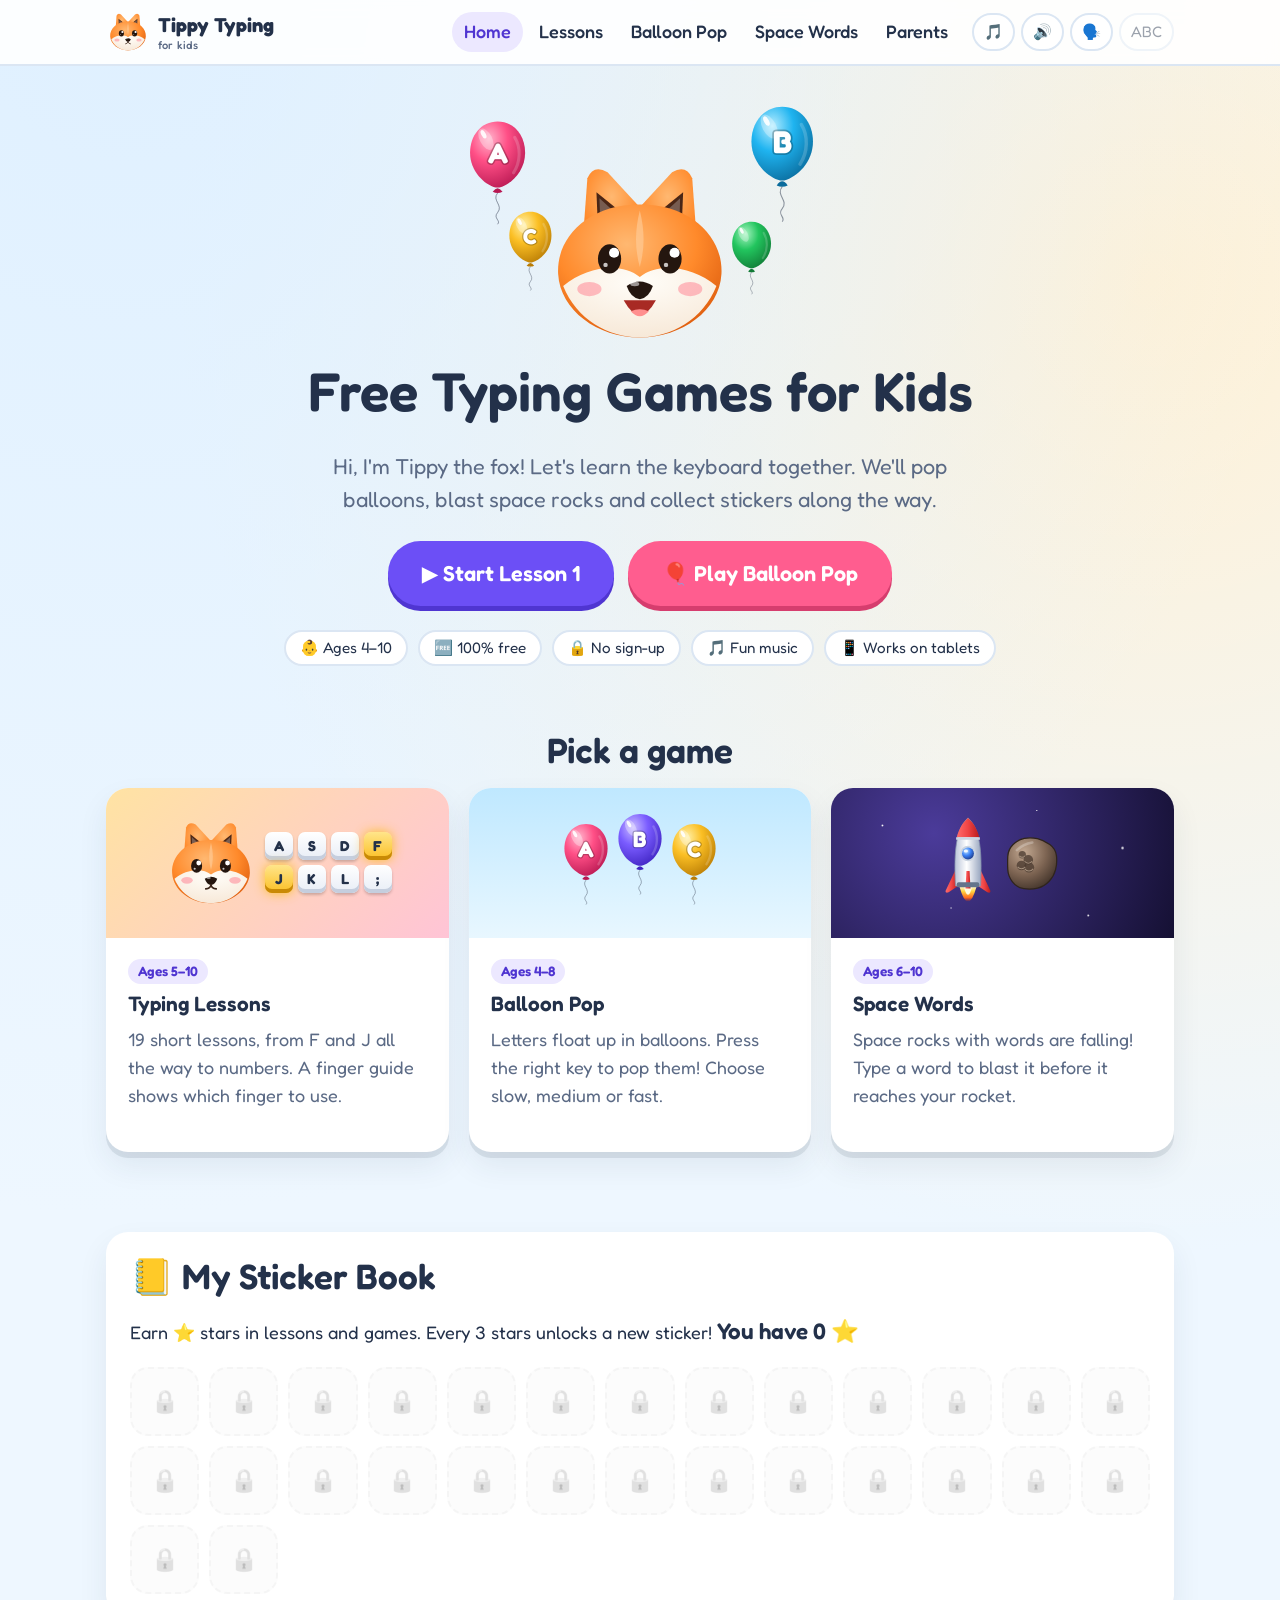
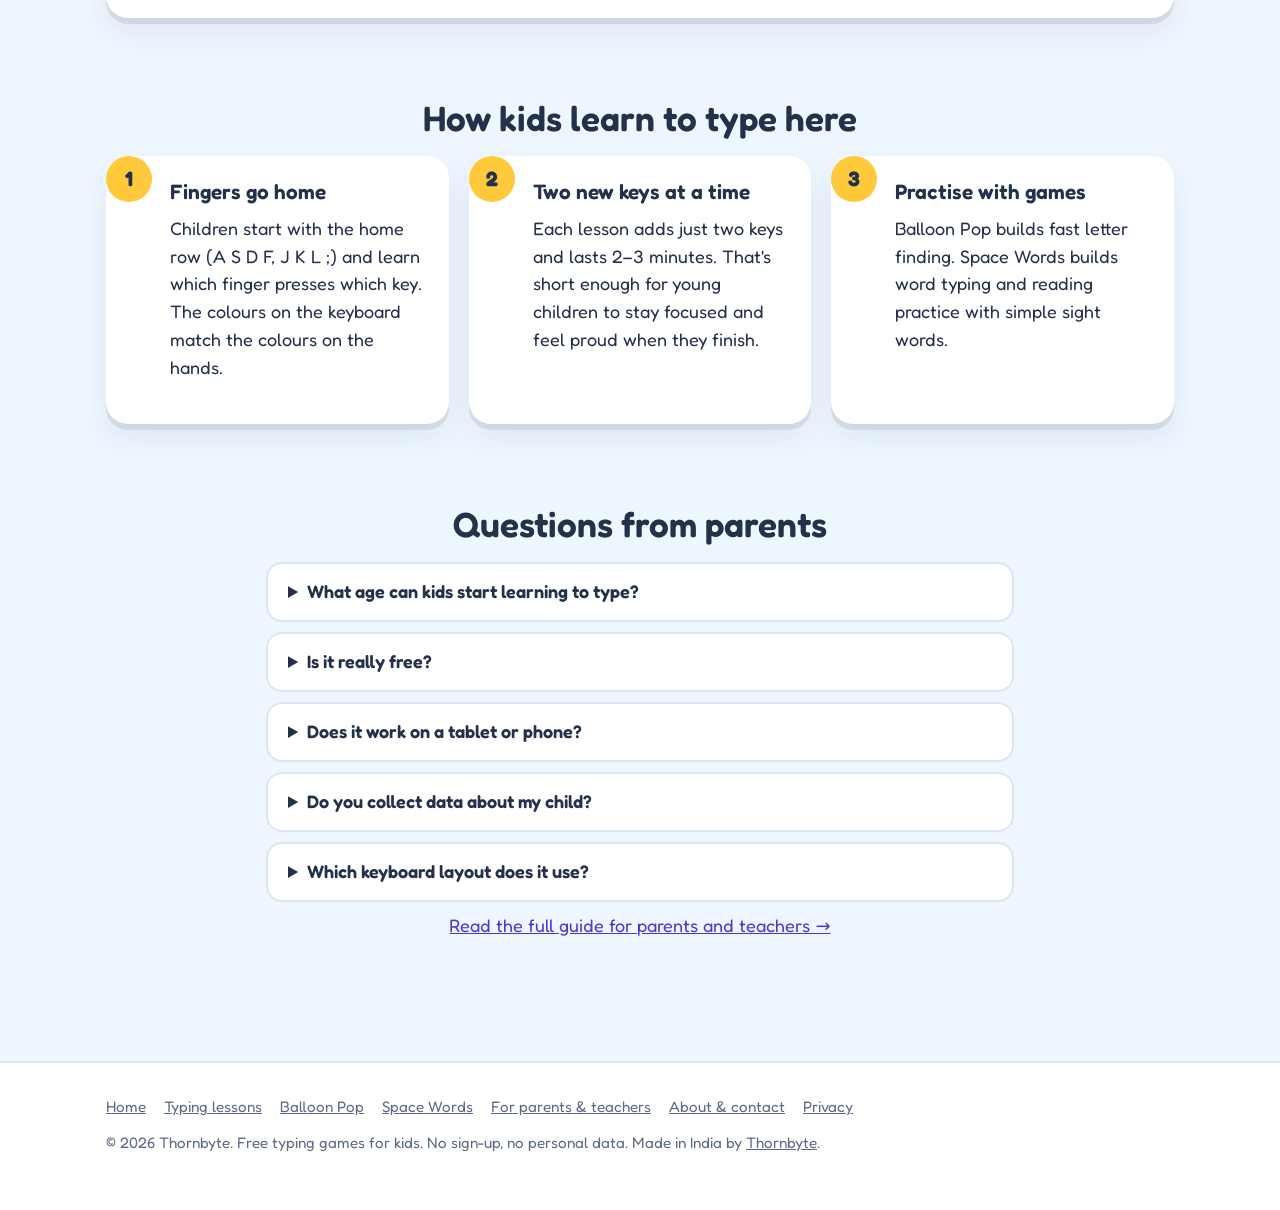
==== index.html @ 56e02c6b "Tippy Typing: free typing games and lessons for kids Lessons, Balloon Pop and Space Words with theme" ====
<!doctype html>
<html lang="en">
<head>
<meta charset="utf-8">
<meta name="viewport" content="width=device-width, initial-scale=1">
<title>Free Typing Games for Kids, Ages 4–10 | Tippy Typing</title>
<meta name="description" content="Free typing games and lessons for kids aged 4 to 10. Pop letter balloons, blast space words and learn every key step by step. No sign-up, no ads in games.">
<link rel="canonical" href="https://typing.thornbyte.in/">
<meta name="robots" content="index, follow, max-image-preview:large">
<meta name="theme-color" content="#6c4ff6">
<link rel="icon" href="assets/icon.svg" type="image/svg+xml">
<link rel="icon" href="assets/icon-192.png" type="image/png" sizes="192x192">
<link rel="apple-touch-icon" href="assets/icon-180.png">
<link rel="manifest" href="manifest.webmanifest">
<meta property="og:site_name" content="Tippy Typing">
<meta property="og:type" content="website">
<meta property="og:locale" content="en_US">
<meta property="og:title" content="Free Typing Games for Kids | Tippy Typing">
<meta property="og:description" content="Free typing games and lessons for kids aged 4 to 10. Pop letter balloons, blast space words and learn every key step by step. No sign-up, no ads in games.">
<meta property="og:url" content="https://typing.thornbyte.in/">
<meta property="og:image" content="https://typing.thornbyte.in/assets/og-image.png">
<meta property="og:image:width" content="1200">
<meta property="og:image:height" content="630">
<meta property="og:image:alt" content="Tippy the fox with letter balloons: free typing games for kids">
<meta name="twitter:card" content="summary_large_image">
<meta name="twitter:title" content="Free Typing Games for Kids | Tippy Typing">
<meta name="twitter:description" content="Free typing games and lessons for kids aged 4 to 10. Pop letter balloons, blast space words and learn every key step by step. No sign-up, no ads in games.">
<meta name="twitter:image" content="https://typing.thornbyte.in/assets/og-image.png">
<link rel="preconnect" href="https://fonts.googleapis.com">
<link rel="preconnect" href="https://fonts.gstatic.com" crossorigin>
<link href="https://fonts.googleapis.com/css2?family=Fredoka:wght@400;500;600;700&display=swap" rel="stylesheet">
<link rel="stylesheet" href="assets/style.css?v=3">
<script type="application/ld+json">
{"@context": "https://schema.org", "@graph": [{"@type": "Organization", "@id": "https://thornbyte.in/#org", "name": "Thornbyte", "url": "https://thornbyte.in", "logo": {"@type": "ImageObject", "url": "https://typing.thornbyte.in/assets/icon-512.png", "width": 512, "height": 512}}, {"@type": "WebSite", "@id": "https://typing.thornbyte.in/#website", "name": "Tippy Typing", "alternateName": ["Tippy Typing for Kids", "Thornbyte Typing"], "url": "https://typing.thornbyte.in/", "inLanguage": "en", "publisher": {"@id": "https://thornbyte.in/#org"}}, {"@type": "WebApplication", "name": "Tippy Typing", "url": "https://typing.thornbyte.in/", "image": "https://typing.thornbyte.in/assets/og-image.png", "applicationCategory": "EducationalApplication", "operatingSystem": "Any (web browser)", "isAccessibleForFree": true, "isFamilyFriendly": true, "audience": {"@type": "EducationalAudience", "educationalRole": "student", "audienceType": "Children aged 4 to 10"}, "offers": {"@type": "Offer", "price": "0", "priceCurrency": "USD"}, "publisher": {"@id": "https://thornbyte.in/#org"}}, {"@type": "FAQPage", "mainEntity": [{"@type": "Question", "name": "What age can kids start learning to type?", "acceptedAnswer": {"@type": "Answer", "text": "Most children can start around age 5 or 6, once they know their letters. Children aged 4 can play Balloon Pop on the slow speed where the glowing key shows which key to press."}}, {"@type": "Question", "name": "Is Tippy Typing free?", "acceptedAnswer": {"@type": "Answer", "text": "Yes. All lessons and games are free and need no account or sign-up."}}, {"@type": "Question", "name": "Does it work on a tablet or phone?", "acceptedAnswer": {"@type": "Answer", "text": "Yes. Children can tap the on-screen keyboard. A real keyboard (laptop, desktop, or a keyboard connected to a tablet) is best for learning to touch type."}}, {"@type": "Question", "name": "Do you collect any data about my child?", "acceptedAnswer": {"@type": "Answer", "text": "No. There are no accounts and we never ask for names or emails. Stars and stickers are saved only in your own browser on your device."}}]}]}
</script>
<script src="assets/app.js?v=3"></script>
<script src="assets/art.js?v=3"></script>
<script src="assets/music.js?v=3"></script>
</head>
<body data-music="home">
<header class="site-header"><div class="wrap">
  <a class="logo" href="./"><span class="mascot" data-fox="happy" aria-hidden="true"></span><span>Tippy Typing<small>for kids</small></span></a>
  <nav class="nav" aria-label="Main"><a href="./" aria-current="page">Home</a><a href="learn.html">Lessons</a><a href="balloon-pop.html">Balloon Pop</a><a href="space-words.html">Space Words</a><a href="parents.html">Parents</a></nav>
  <div class="toggles"><button class="toggle" data-setting="music" title="Music on or off" aria-label="Music">🎵</button><button class="toggle" data-setting="sound" title="Sound on or off" aria-label="Sound">🔊</button><button class="toggle" data-setting="voice" title="Voice hint: says the right key once after a mistake" aria-label="Voice">🗣️</button><button class="toggle" data-setting="caps" title="Show capital letters" aria-label="Capital letters">ABC</button></div>
</div></header>

<main>
  <div class="wrap hero">
    <div class="hero-art" aria-hidden="true"><div class="hero-b b1" data-balloon="0" data-letter="A"></div><div class="hero-b b2" data-balloon="4" data-letter="B"></div><div class="hero-b b3" data-balloon="3" data-letter="C"></div><div class="hero-b b4" data-balloon="2"></div><div class="hero-fox" data-fox="wow"></div></div>
    <h1>Free Typing Games for Kids</h1>
    <p class="lead">Hi, I'm Tippy the fox! Let's learn the keyboard together. We'll pop balloons, blast space rocks and collect stickers along the way.</p>
    <div class="cta">
      <a class="btn big" href="learn.html">▶ Start Lesson 1</a>
      <a class="btn big pink" href="balloon-pop.html">🎈 Play Balloon Pop</a>
    </div>
    <div class="badges"><span class="badge">👶 Ages 4–10</span><span class="badge">🆓 100% free</span><span class="badge">🔒 No sign-up</span><span class="badge">🎵 Fun music</span><span class="badge">📱 Works on tablets</span></div>
  </div>

  <section class="wrap" id="games" aria-labelledby="games-h">
    <h2 id="games-h" class="center">Pick a game</h2>
    <div class="grid cols-3">
      <a class="card game-card" href="learn.html">
        <div class="art learn" aria-hidden="true"><div class="mini-fox" data-fox="happy"></div><div class="mini-keys"><span>A</span><span>S</span><span>D</span><span class="on">F</span><span class="on">J</span><span>K</span><span>L</span><span>;</span></div></div>
        <div class="body"><span class="age">Ages 5–10</span><h3>Typing Lessons</h3><p class="muted">19 short lessons, from F and J all the way to numbers. A finger guide shows which finger to use.</p></div>
      </a>
      <a class="card game-card" href="balloon-pop.html">
        <div class="art balloons" aria-hidden="true"><div class="mini-b" data-balloon="0" data-letter="A"></div><div class="mini-b" data-balloon="1" data-letter="B"></div><div class="mini-b" data-balloon="3" data-letter="C"></div></div>
        <div class="body"><span class="age">Ages 4–8</span><h3>Balloon Pop</h3><p class="muted">Letters float up in balloons. Press the right key to pop them! Choose slow, medium or fast.</p></div>
      </a>
      <a class="card game-card" href="space-words.html">
        <div class="art space" aria-hidden="true"><div class="mini-rocket" data-art="rocket"></div><div class="mini-rock" data-art="asteroid" data-seed="11"></div></div>
        <div class="body"><span class="age">Ages 6–10</span><h3>Space Words</h3><p class="muted">Space rocks with words are falling! Type a word to blast it before it reaches your rocket.</p></div>
      </a>
    </div>
  </section>

  <div class="ad-slot" data-ad-slot=""></div>

  <section class="wrap" aria-labelledby="book-h">
    <div class="card">
      <h2 id="book-h">📒 My Sticker Book</h2>
      <p>Earn ⭐ stars in lessons and games. Every <span id="per"></span> stars unlocks a new sticker! <span class="star-count">You have <span id="total">0</span> ⭐</span></p>
      <div class="stickerbook" id="book"></div>
    </div>
  </section>

  <section class="wrap" aria-labelledby="how-h">
    <h2 id="how-h" class="center">How kids learn to type here</h2>
    <div class="grid cols-3 steps">
      <div class="card step"><h3>Fingers go home</h3><p>Children start with the home row (A S D F, J K L ;) and learn which finger presses which key. The colours on the keyboard match the colours on the hands.</p></div>
      <div class="card step"><h3>Two new keys at a time</h3><p>Each lesson adds just two keys and lasts 2–3 minutes. That's short enough for young children to stay focused and feel proud when they finish.</p></div>
      <div class="card step"><h3>Practise with games</h3><p>Balloon Pop builds fast letter finding. Space Words builds word typing and reading practice with simple sight words.</p></div>
    </div>
  </section>

  <section class="wrap narrow faq" aria-labelledby="faq-h">
    <h2 id="faq-h" class="center">Questions from parents</h2>
    <details><summary>What age can kids start learning to type?</summary><p>Most children can start around age 5 or 6, once they know their letters. Children aged 4 can play Balloon Pop on 🐢 slow speed where the glowing key shows which key to press.</p></details>
    <details><summary>Is it really free?</summary><p>Yes. All lessons and games are free, with no account or sign-up. We keep the site running with a few ads on information pages. Ads never appear inside lessons or games.</p></details>
    <details><summary>Does it work on a tablet or phone?</summary><p>Yes. Children can tap the on-screen keyboard. For real touch typing, a physical keyboard (laptop, desktop, or a keyboard connected to a tablet) is best.</p></details>
    <details><summary>Do you collect data about my child?</summary><p>No. We never ask for names, emails or photos. Stars and stickers are saved only in your own browser on your device. Read our <a href="privacy.html">privacy policy</a>.</p></details>
    <details><summary>Which keyboard layout does it use?</summary><p>The standard QWERTY layout used in the USA, UK, India, Australia, Canada and many other countries.</p></details>
    <p class="center"><a href="parents.html">Read the full guide for parents and teachers →</a></p>
  </section>
</main>

<footer class="site-footer"><div class="wrap">
  <div class="links"><a href="./">Home</a><a href="learn.html">Typing lessons</a><a href="balloon-pop.html">Balloon Pop</a><a href="space-words.html">Space Words</a><a href="parents.html">For parents &amp; teachers</a><a href="about.html">About &amp; contact</a><a href="privacy.html">Privacy</a></div>
  <p>© <span data-year>2026</span> Thornbyte. Free typing games for kids. No sign-up, no personal data. Made in India by <a href="https://thornbyte.in">Thornbyte</a>.</p>
</div></footer>

<script>
  (function () {
    const total = TK.totalStars(), got = TK.stickersUnlocked(total);
    document.getElementById('total').textContent = total;
    document.getElementById('per').textContent = TK.STARS_PER_STICKER;
    document.getElementById('book').innerHTML = TK.STICKERS.map((s, i) => i < got
      ? `<div class="sticker got" title="Unlocked!">${s}</div>`
      : `<div class="sticker locked" title="Earn ${(i + 1) * TK.STARS_PER_STICKER} stars">🔒</div>`).join('');
  })();
</script>
</body>
</html>
---- assets/style.css ----
/* Thornbyte Kids Typing - shared styles */
:root {
  --bg: #eef7ff;
  --bg2: #fff8ec;
  --card: #ffffff;
  --ink: #23314a;
  --ink-soft: #5b6a85;
  --line: #dbe6f3;
  --primary: #6c4ff6;
  --primary-dark: #4f35d1;
  --pink: #ff5d8f;
  --yellow: #ffc93c;
  --green: #22c55e;
  --red: #ef4444;
  --sky: #38bdf8;
  /* finger colours */
  --f-lp: #c084fc;
  --f-lr: #60a5fa;
  --f-lm: #34d399;
  --f-li: #fbbf24;
  --f-ri: #fb923c;
  --f-rm: #34d399;
  --f-rr: #60a5fa;
  --f-rp: #c084fc;
  --f-th: #f472b6;
  --radius: 22px;
  --shadow: 0 6px 0 rgba(35, 49, 74, .10), 0 14px 30px rgba(35, 49, 74, .08);
  --font: "Fredoka", "Nunito", ui-rounded, "Arial Rounded MT Bold", system-ui, sans-serif;
}

* { box-sizing: border-box; }
html { -webkit-text-size-adjust: 100%; }
body {
  margin: 0;
  font-family: var(--font);
  color: var(--ink);
  background: var(--bg);
  background-image: radial-gradient(circle at 10% 0%, #dff0ff 0, transparent 40%), radial-gradient(circle at 90% 10%, #fff1d6 0, transparent 35%);
  line-height: 1.55;
  font-size: 18px;
}
img, svg { max-width: 100%; }
a { color: var(--primary-dark); }
h1, h2, h3 { line-height: 1.15; margin: 0 0 .5em; font-weight: 600; }
h1 { font-size: clamp(2rem, 6vw, 3.4rem); }
h2 { font-size: clamp(1.5rem, 4vw, 2.2rem); }
h3 { font-size: 1.3rem; }
p { margin: 0 0 1em; }
.wrap { max-width: 1100px; margin: 0 auto; padding: 0 16px; }
.narrow { max-width: 780px; }
.muted { color: var(--ink-soft); }
.center { text-align: center; }
.sr-only { position: absolute; width: 1px; height: 1px; overflow: hidden; clip: rect(0 0 0 0); white-space: nowrap; }

/* ---------- header / footer ---------- */
.site-header { position: sticky; top: 0; z-index: 30; background: rgba(255, 255, 255, .9); backdrop-filter: blur(8px); border-bottom: 2px solid var(--line); }
.site-header .wrap { display: flex; align-items: center; gap: 12px; min-height: 64px; flex-wrap: wrap; }
.logo { display: flex; align-items: center; gap: 8px; font-weight: 700; font-size: 1.25rem; color: var(--ink); text-decoration: none; margin-right: auto; }
.logo .mascot { width: 44px; height: 44px; display: inline-block; flex: none; }
.logo small { display: block; font-size: .7rem; font-weight: 500; color: var(--ink-soft); letter-spacing: .02em; margin-top: -4px; }
.nav { display: flex; gap: 4px; flex-wrap: wrap; }
.nav a { text-decoration: none; color: var(--ink); font-weight: 500; padding: 6px 12px; border-radius: 999px; }
.nav a:hover, .nav a[aria-current="page"] { background: #ece8ff; color: var(--primary-dark); }
.toggles { display: flex; gap: 6px; }
.toggle { border: 2px solid var(--line); background: #fff; border-radius: 999px; padding: 4px 10px; font: inherit; font-size: .95rem; cursor: pointer; color: var(--ink); min-height: 38px; }
.toggle[aria-pressed="false"] { opacity: .45; }
@media (max-width: 720px) {
  .site-header .wrap { padding-top: 6px; padding-bottom: 6px; gap: 6px; }
  .nav { order: 3; width: 100%; justify-content: space-between; }
  .nav a { padding: 4px 8px; font-size: .95rem; }
}

.site-footer { margin-top: 64px; padding: 32px 0 40px; background: #fff; border-top: 2px solid var(--line); font-size: .95rem; color: var(--ink-soft); }
.site-footer .links { display: flex; flex-wrap: wrap; gap: 6px 18px; margin-bottom: 12px; }
.site-footer a { color: var(--ink-soft); }

/* ---------- buttons / cards ---------- */
.btn { display: inline-flex; align-items: center; justify-content: center; gap: 8px; font: inherit; font-weight: 600; font-size: 1.1rem; padding: 12px 24px; border-radius: 999px; border: 0; cursor: pointer; text-decoration: none; background: var(--primary); color: #fff; box-shadow: 0 5px 0 var(--primary-dark); transition: transform .08s, box-shadow .08s; min-height: 50px; }
.btn:hover { filter: brightness(1.05); }
.btn:active { transform: translateY(4px); box-shadow: 0 1px 0 var(--primary-dark); }
.btn.big { font-size: 1.35rem; padding: 16px 34px; }
.btn.alt { background: #fff; color: var(--ink); box-shadow: 0 5px 0 var(--line); border: 2px solid var(--line); }
.btn.pink { background: var(--pink); box-shadow: 0 5px 0 #d63d6e; }
.btn.yellow { background: var(--yellow); color: var(--ink); box-shadow: 0 5px 0 #d9a414; }
.btn.green { background: var(--green); box-shadow: 0 5px 0 #15913f; }
.btn.small { font-size: .95rem; padding: 8px 16px; min-height: 40px; }

.card { background: var(--card); border-radius: var(--radius); box-shadow: var(--shadow); padding: 24px; }
.grid { display: grid; gap: 20px; }
.grid.cols-3 { grid-template-columns: repeat(auto-fit, minmax(260px, 1fr)); }
.grid.cols-2 { grid-template-columns: repeat(auto-fit, minmax(300px, 1fr)); }
section, section.wrap { padding-top: 40px; padding-bottom: 40px; }

/* ---------- home ---------- */
.hero { padding: 48px 0 24px; text-align: center; }
.hero .mascot-big { font-size: clamp(4rem, 14vw, 7rem); display: inline-block; animation: bob 2.4s ease-in-out infinite; }
.hero p.lead { font-size: clamp(1.1rem, 2.6vw, 1.35rem); color: var(--ink-soft); max-width: 640px; margin: 0 auto 24px; }
.hero .cta { display: flex; gap: 14px; justify-content: center; flex-wrap: wrap; }
.badges { display: flex; gap: 10px; justify-content: center; flex-wrap: wrap; margin-top: 24px; }
.badge { background: #fff; border: 2px solid var(--line); border-radius: 999px; padding: 4px 14px; font-size: .95rem; }

.game-card { display: flex; flex-direction: column; text-decoration: none; color: var(--ink); transition: transform .15s; overflow: hidden; padding: 0; }
.game-card:hover { transform: translateY(-4px) rotate(-.4deg); }
.game-card .art { font-size: 4rem; text-align: center; padding: 26px 0; }
.game-card .body { padding: 18px 22px 24px; }
.game-card .age { display: inline-block; font-size: .85rem; font-weight: 600; background: #ece8ff; color: var(--primary-dark); border-radius: 999px; padding: 2px 10px; margin-bottom: 8px; }
.art.learn { background: linear-gradient(135deg, #ffe3a3, #ffc4d6); }
.art.balloons { background: linear-gradient(180deg, #bfe8ff, #e8f7ff); }
.art.space { background: radial-gradient(circle at 30% 30%, #4b3b9a, #151033); }

.steps { counter-reset: step; }
.step { position: relative; padding-left: 64px; }
.step::before { counter-increment: step; content: counter(step); position: absolute; left: 0; top: 0; width: 46px; height: 46px; border-radius: 50%; background: var(--yellow); display: grid; place-items: center; font-weight: 700; font-size: 1.3rem; }

.stickerbook { display: grid; grid-template-columns: repeat(auto-fill, minmax(64px, 1fr)); gap: 10px; }
.sticker { aspect-ratio: 1; display: grid; place-items: center; font-size: 2.2rem; border-radius: 18px; background: #f5f7fb; border: 2px dashed var(--line); }
.sticker.got { background: #fff7d6; border: 2px solid var(--yellow); animation: pop-in .4s; }
.sticker.locked { filter: grayscale(1); opacity: .35; font-size: 1.4rem; }
.star-count { font-size: 1.4rem; font-weight: 600; }

.faq details { background: #fff; border-radius: 16px; padding: 14px 20px; margin-bottom: 10px; border: 2px solid var(--line); }
.faq summary { cursor: pointer; font-weight: 600; }
.faq details p { margin: 10px 0 0; }

.prose h2 { margin-top: 1.6em; }
.prose h3 { margin-top: 1.3em; }
.prose li { margin-bottom: .4em; }
.prose table { border-collapse: collapse; width: 100%; margin: 1em 0; font-size: .95rem; }
.prose th, .prose td { border: 2px solid var(--line); padding: 8px 10px; text-align: left; vertical-align: top; }
.prose th { background: #f1f5fb; }
.table-scroll { overflow-x: auto; }

/* ad slots stay hidden until ads are switched on in app.js */
.ad-slot { display: none; margin: 24px auto; max-width: 970px; text-align: center; }
.ad-slot.on { display: block; }
.ad-slot .ad-label { font-size: .7rem; color: var(--ink-soft); text-transform: uppercase; letter-spacing: .1em; }

/* ---------- lessons ---------- */
.lesson-list { display: grid; grid-template-columns: repeat(auto-fill, minmax(170px, 1fr)); gap: 14px; }
.lesson-tile { position: relative; display: block; text-decoration: none; color: var(--ink); background: #fff; border-radius: 20px; padding: 16px; box-shadow: var(--shadow); border: 3px solid transparent; transition: transform .12s; }
.lesson-tile:hover { transform: translateY(-3px); }
.lesson-tile .num { font-size: .85rem; color: var(--ink-soft); font-weight: 600; }
.lesson-tile .t { font-weight: 600; font-size: 1.15rem; display: block; margin: 2px 0 6px; }
.lesson-tile .keys { font-size: 1.4rem; letter-spacing: .1em; }
.lesson-tile .st { font-size: 1.1rem; letter-spacing: 2px; }
.lesson-tile.next { border-color: var(--yellow); }
.lesson-tile.next::after { content: "Start here!"; position: absolute; top: -12px; right: 10px; background: var(--yellow); font-size: .8rem; font-weight: 700; padding: 2px 10px; border-radius: 999px; animation: bob 1.6s ease-in-out infinite; }

.trainer { position: relative; max-width: 920px; margin: 0 auto; }
.trainer-top { display: flex; align-items: center; gap: 12px; flex-wrap: wrap; margin: 16px 0; }
.trainer-top h1, .trainer-top .h1 { font-size: clamp(1.4rem, 4vw, 2rem); margin: 0; margin-right: auto; }
.progress { height: 14px; background: #fff; border-radius: 999px; overflow: hidden; border: 2px solid var(--line); }
.progress > i { display: block; height: 100%; width: 0; background: linear-gradient(90deg, var(--green), #86efac); transition: width .2s; }
.tip { background: #fff7d6; border-radius: 16px; padding: 10px 16px; margin: 12px 0; font-size: 1.05rem; }
.typetext { background: #fff; border-radius: var(--radius); box-shadow: var(--shadow); padding: 22px 18px; font-size: clamp(1.8rem, 6vw, 2.8rem); font-weight: 500; letter-spacing: .06em; text-align: center; line-height: 1.6; word-break: break-word; min-height: 2.2em; user-select: none; }
.typetext span { display: inline-block; min-width: .55em; border-radius: 10px; padding: 0 2px; }
.typetext span.sp { min-width: .7em; }
.typetext .grp { display: inline-block; white-space: nowrap; min-width: 0; padding: 0; }
.typetext span.done { color: var(--green); }
.typetext span.cur { background: #ece8ff; color: var(--primary-dark); box-shadow: 0 4px 0 var(--primary); animation: bob 1.2s ease-in-out infinite; }
.typetext span.err { background: #ffe1e1; color: var(--red); box-shadow: 0 4px 0 var(--red); animation: shake .3s; }
.typetext span.future { color: #8794ab; }
.finger-hint { text-align: center; font-size: 1.1rem; margin: 14px 0 6px; min-height: 1.7em; }
.finger-hint .dot { display: inline-block; width: 16px; height: 16px; border-radius: 50%; vertical-align: -2px; margin-right: 6px; }

/* ---------- Tippy the fox (coach) ---------- */
.fox { display: block; width: 100%; height: auto; overflow: visible; }
.fox-eyes { transform-box: fill-box; transform-origin: center; animation: blink 4.5s infinite; }
.fox-ear-l { transform-box: fill-box; transform-origin: 80% 100%; animation: earwiggle 6s infinite; }
.coach { display: flex; align-items: center; gap: 14px; margin: 12px 0; }
.coach-fox { width: clamp(64px, 14vw, 92px); flex: none; }
.coach-fox.jump .fox { animation: jump .45s; }
.coach-fox.sad .fox { animation: shake .3s; }
.bubble { position: relative; flex: 1; background: #fff; border-radius: 18px; padding: 10px 16px; box-shadow: var(--shadow); font-size: 1.08rem; }
.bubble::before { content: ""; position: absolute; left: -10px; top: 50%; margin-top: -10px; border: 10px solid transparent; border-right-color: #fff; border-left: 0; }
.bubble.pop { animation: pop-in .3s; }

/* ---------- on-screen keyboard (looks like a real keyboard) ---------- */
.kb { --k: clamp(24px, calc((100vw - 40px) / 12.4), 56px); display: flex; flex-direction: column; align-items: flex-start; gap: calc(var(--k) * .12); width: max-content; max-width: 100%; margin: 14px auto 0; padding: calc(var(--k) * .24) calc(var(--k) * .26) calc(var(--k) * .3); border-radius: calc(var(--k) * .4); background: linear-gradient(180deg, #424c68, #262c3d); box-shadow: inset 0 2px 0 #59648a, 0 9px 0 #1a1f2c, 0 22px 34px rgba(20, 25, 40, .35); user-select: none; touch-action: manipulation; }
.kb-row { display: flex; gap: calc(var(--k) * .12); }
.kb-row1 { margin-left: calc(var(--k) * .5); }
.kb-row2 { margin-left: calc(var(--k) * .8); }
.kb-row3 { margin-left: calc(var(--k) * 1.3); }
.kb-row4 { margin-left: calc(var(--k) * 2.7); }
.key { --c: #cbd5e1; position: relative; width: var(--k); height: var(--k); border: 0; padding: 0 0 calc(var(--k) * .1); border-radius: calc(var(--k) * .2); font: inherit; font-weight: 600; font-size: calc(var(--k) * .4); color: #23314a; cursor: pointer;
  background: linear-gradient(180deg, color-mix(in srgb, var(--c) 16%, #fff), color-mix(in srgb, var(--c) 40%, #fff));
  box-shadow: inset 0 calc(var(--k) * -.1) 0 color-mix(in srgb, var(--c) 60%, #7c869c), inset 0 2px 0 rgba(255, 255, 255, .95), 0 2px 3px rgba(0, 0, 0, .4);
  transition: transform .07s, box-shadow .07s; }
.key-space { width: calc(var(--k) * 5.4); font-size: calc(var(--k) * .3); }
.key-bump::after { content: ""; position: absolute; bottom: 24%; left: 36%; width: 28%; height: 3px; border-radius: 2px; background: rgba(0, 0, 0, .35); }
.key.f-lp, .finger.f-lp { --c: var(--f-lp); }
.key.f-lr, .finger.f-lr { --c: var(--f-lr); }
.key.f-lm, .finger.f-lm { --c: var(--f-lm); }
.key.f-li, .finger.f-li { --c: var(--f-li); }
.key.f-ri, .finger.f-ri { --c: var(--f-ri); }
.key.f-rm, .finger.f-rm { --c: var(--f-rm); }
.key.f-rr, .finger.f-rr { --c: var(--f-rr); }
.key.f-rp, .finger.f-rp { --c: var(--f-rp); }
.key.f-th, .finger.f-th { --c: var(--f-th); }
.key.lit { z-index: 1; color: #fff; text-shadow: 0 1px 2px rgba(0, 0, 0, .4); background: linear-gradient(180deg, color-mix(in srgb, var(--c) 70%, #fff), var(--c)); animation: keyglow 1s ease-in-out infinite; }
.key.hit { transform: translateY(2px); color: #fff; background: linear-gradient(180deg, #4ade80, #16a34a); box-shadow: inset 0 calc(var(--k) * -.04) 0 #0f7a35, 0 1px 2px rgba(0, 0, 0, .4); }
.key.miss { background: linear-gradient(180deg, #ffe1e1, #ffb4b4); animation: shake .25s; }

/* ---------- hands ---------- */
.hands { display: block; width: min(380px, 92%); margin: 4px auto 0; overflow: visible; }
.palm, .fskin { stroke: #dd9f77; stroke-width: 2; }
.ftip { fill: var(--c); opacity: .85; }
.fnail { fill: #fff; opacity: .55; }
.fknuckle { stroke: #d6956c; stroke-width: 1.6; fill: none; opacity: .75; }
.farrow { fill: #ffcf33; stroke: #b7791f; stroke-width: 1.5; opacity: 0; }
.finger { transform-box: fill-box; }
.finger.lit { animation: fingerbob .8s ease-in-out infinite; filter: drop-shadow(0 0 6px var(--c)); }
.finger.lit .farrow, .finger.lit .ftip { opacity: 1; }

/* ---------- games ---------- */
.game-wrap { max-width: 1000px; margin: 0 auto; padding: 12px 16px 0; }
.game-setup { text-align: center; padding: 24px 0; }
.game-setup .setup-art { width: 120px; margin: 0 auto 4px; }
.choice-row { display: flex; gap: 10px; justify-content: center; flex-wrap: wrap; margin: 10px 0 22px; }
.choice { font: inherit; font-weight: 600; font-size: 1.05rem; padding: 12px 18px; min-height: 52px; border-radius: 18px; border: 3px solid var(--line); background: #fff; cursor: pointer; color: var(--ink); box-shadow: 0 4px 0 var(--line); transition: transform .1s; }
.choice:hover { transform: translateY(-2px); }
.choice small { display: block; font-weight: 400; font-size: .8rem; color: var(--ink-soft); }
.choice[aria-pressed="true"] { border-color: var(--primary); background: #ece8ff; box-shadow: 0 4px 0 var(--primary); }
.choice .st { display: block; font-size: .85rem; letter-spacing: 1px; }
.hud { display: flex; gap: 10px; align-items: center; justify-content: space-between; flex-wrap: wrap; margin-bottom: 8px; }
.pill { background: #fff; border-radius: 999px; padding: 4px 14px; font-weight: 600; box-shadow: 0 3px 0 var(--line); font-size: 1.05rem; }
.pill.bump { animation: pop-in .3s; }
.stage { position: relative; height: clamp(280px, 52vh, 520px); border-radius: var(--radius); overflow: hidden; box-shadow: var(--shadow); user-select: none; touch-action: manipulation; isolation: isolate; }
.stage.hurt { animation: hurt .4s; }
.stage.shake { animation: stageshake .35s; }
.scene { position: absolute; inset: 0; pointer-events: none; z-index: 1; }
.fx-canvas { position: absolute; inset: 0; pointer-events: none; z-index: 6; }
.overlay-msg { position: absolute; inset: 0; z-index: 8; display: grid; place-items: center; text-align: center; font-size: 1.6rem; font-weight: 600; background: rgba(255, 255, 255, .6); backdrop-filter: blur(3px); }

/* sky (Balloon Pop) */
.stage.sky { background: linear-gradient(180deg, #5cbcf5 0%, #9ad8ff 45%, #d6f0ff 80%, #f2fbff 100%); }
.sun { position: absolute; top: 3%; right: 4%; width: clamp(80px, 13vw, 130px); filter: drop-shadow(0 0 24px rgba(255, 210, 80, .8)); }
.sun .rays { transform-origin: 100px 100px; animation: spin 40s linear infinite; }
.sky-cloud { position: absolute; left: 0; width: calc(210px * var(--s)); opacity: .95; animation-name: cloudmove; animation-timing-function: linear; animation-iteration-count: infinite; }
.cloud-svg { width: 100%; display: block; }
.hills { position: absolute; left: 0; bottom: 0; width: 100%; height: 26%; z-index: 4; pointer-events: none; }
.balloon { position: absolute; left: 0; top: 0; z-index: 3; width: 78px; height: 134px; will-change: transform; transform-origin: 50% 35%; filter: drop-shadow(0 8px 8px rgba(20, 60, 120, .18)); }
.balloon-svg { width: 100%; height: 100%; display: block; overflow: visible; }
.bletter { font-family: var(--font); font-weight: 700; font-size: 46px; fill: #fff; paint-order: stroke; stroke: rgba(0, 0, 0, .25); stroke-width: 5px; stroke-linejoin: round; }
.balloon.target { animation: tpulse 1s ease-in-out infinite; filter: drop-shadow(0 0 6px #fff) drop-shadow(0 0 16px rgba(255, 255, 255, .95)); }
.balloon.popped { animation: popped .12s forwards; }
.float-text { position: absolute; z-index: 7; pointer-events: none; font-weight: 700; font-size: 1.6rem; color: #fff; paint-order: stroke; -webkit-text-stroke: 1px rgba(0, 0, 0, .15); text-shadow: 0 3px 0 rgba(0, 0, 0, .2); animation: floatup .8s forwards; }

/* space (Space Words) */
.stage.space { background: radial-gradient(ellipse at 20% 0%, #3b2b85 0, transparent 55%), radial-gradient(ellipse at 90% 90%, #5a1f6e 0, transparent 50%), linear-gradient(180deg, #08071e 0%, #141038 60%, #231a58 100%); }
.stars-canvas { position: absolute; inset: 0; z-index: 0; pointer-events: none; }
.nebula { position: absolute; inset: 0; background: radial-gradient(circle at 70% 30%, rgba(255, 90, 200, .16), transparent 40%), radial-gradient(circle at 25% 70%, rgba(80, 160, 255, .14), transparent 45%); animation: nebula 18s ease-in-out infinite alternate; }
.planet { position: absolute; top: 5%; left: 3%; width: clamp(110px, 18vw, 190px); animation: bob 7s ease-in-out infinite; }
.planet-svg { width: 100%; display: block; }
.moon { position: absolute; top: 12%; right: 7%; width: clamp(34px, 5vw, 56px); animation: bob 5s ease-in-out infinite reverse; }
.meteor { position: absolute; left: 0; top: 0; z-index: 3; width: 92px; height: 92px; will-change: transform; }
.meteor .trail { position: absolute; left: 50%; bottom: 45%; width: 50px; height: 130px; transform: translateX(-50%); background: linear-gradient(0deg, rgba(255, 200, 90, .95), rgba(255, 110, 40, .55) 40%, rgba(255, 60, 20, 0)); border-radius: 50% 50% 45% 45% / 70% 70% 30% 30%; filter: blur(5px); animation: flicker .12s infinite alternate; }
.meteor .rock { position: absolute; inset: 0; animation: spin 7s linear infinite; }
.rock-svg { width: 100%; height: 100%; display: block; }
.meteor .word { position: absolute; top: 88%; left: 50%; transform: translate(-50%, -50%); padding: 3px 14px; border-radius: 16px; background: rgba(12, 8, 40, .8); border: 2px solid rgba(255, 255, 255, .35); color: #fff; font-size: clamp(1.25rem, 3.6vw, 1.8rem); font-weight: 600; letter-spacing: .05em; white-space: nowrap; box-shadow: 0 4px 14px rgba(0, 0, 0, .45); }
.meteor .word .ok { color: #7dffa8; }
.meteor.target .word { background: linear-gradient(135deg, #7c5cff, #4f35d1); border-color: #fff; box-shadow: 0 0 0 3px rgba(255, 255, 255, .35), 0 0 26px #8b7bff; }
.meteor.target .rock { filter: drop-shadow(0 0 10px #b3a6ff); }
.meteor.boom { animation: popped .15s forwards; }
.ship { position: absolute; bottom: 2px; left: 50%; width: 62px; margin-left: -31px; z-index: 5; transform-origin: 50% 75%; transition: transform .12s; }
.rocket-svg { width: 100%; display: block; overflow: visible; }
.rocket-svg .flame { transform-box: fill-box; transform-origin: 50% 0; animation: flame .1s infinite alternate; }
.laser { position: absolute; z-index: 5; height: 6px; border-radius: 3px; transform-origin: 0 50%; pointer-events: none; background: linear-gradient(90deg, #fff, #7df9ff 40%, #ff5df0); box-shadow: 0 0 12px #7df9ff, 0 0 26px #ff5df0; animation: fade .25s forwards; }
.stage.space .overlay-msg { background: rgba(10, 8, 30, .6); color: #fff; }

/* ---------- result modal ---------- */
.modal { position: fixed; inset: 0; z-index: 50; display: grid; place-items: center; background: rgba(35, 49, 74, .5); padding: 16px; backdrop-filter: blur(3px); }
.modal .card { width: min(460px, 100%); text-align: center; animation: pop-in .35s; margin-top: 50px; }
.modal-fox { width: 120px; margin: -84px auto 4px; animation: jump .6s .2s; }
.modal .stars { display: flex; justify-content: center; gap: 8px; margin: 6px 0 10px; }
.modal .stars span { width: clamp(52px, 15vw, 70px); filter: grayscale(1); opacity: .25; }
.modal .stars span svg { width: 100%; display: block; }
.modal .stars span.on { filter: drop-shadow(0 4px 8px rgba(245, 158, 11, .5)); opacity: 1; animation: starin .5s backwards; }
.modal .stats { display: flex; gap: 10px; justify-content: center; flex-wrap: wrap; margin-bottom: 14px; }
.modal .stats div { background: #f3f6fb; border-radius: 14px; padding: 6px 12px; font-weight: 600; }
.modal .new-sticker { background: #fff7d6; border-radius: 16px; padding: 10px; margin-bottom: 14px; font-weight: 600; }
.modal .new-sticker b { font-size: 2.4rem; display: block; animation: jump .6s .8s; }
.modal .actions { display: flex; gap: 10px; justify-content: center; flex-wrap: wrap; }
.confetti { position: fixed; inset: 0; pointer-events: none; z-index: 60; }

/* ---------- home art ---------- */
.hero-art { position: relative; width: min(360px, 84vw); height: clamp(180px, 40vw, 240px); margin: 0 auto 6px; }
.hero-fox { position: absolute; left: 50%; bottom: 0; width: 56%; margin-left: -28%; animation: bob 2.6s ease-in-out infinite; }
.hero-b { position: absolute; width: 17%; animation: float 4.5s ease-in-out infinite; }
.hero-b.b1 { left: 2%; top: 2%; }
.hero-b.b2 { right: 1%; top: -4%; width: 19%; animation-delay: -1.5s; }
.hero-b.b3 { left: 13%; top: 40%; width: 13%; animation-delay: -3s; }
.hero-b.b4 { right: 13%; top: 44%; width: 12%; animation-delay: -2.2s; }
.art { position: relative; height: 150px; display: flex; align-items: center; justify-content: center; gap: 6px; overflow: hidden; }
.art .mini-b { width: 48px; animation: float 4s ease-in-out infinite; }
.art .mini-b:nth-child(2) { animation-delay: -1.3s; margin-top: -20px; }
.art .mini-b:nth-child(3) { animation-delay: -2.6s; }
.art .mini-rocket { width: 50px; animation: bob 2s ease-in-out infinite; }
.art .mini-rock { width: 64px; animation: spin 9s linear infinite; }
.art .mini-fox { width: 96px; }
.art .mini-keys { display: grid; grid-template-columns: repeat(4, 28px); gap: 5px; }
.art .mini-keys span { height: 28px; border-radius: 7px; display: grid; place-items: center; font-weight: 700; font-size: .9rem; color: #23314a; background: linear-gradient(180deg, #fff, #e8edf6); box-shadow: inset 0 -4px 0 #c5cede, 0 2px 3px rgba(0, 0, 0, .2); }
.art .mini-keys span.on { background: linear-gradient(180deg, #ffe58a, #fbbf24); box-shadow: inset 0 -4px 0 #c98a06, 0 0 12px #fbbf24; }
.art.space::before { content: ""; position: absolute; inset: 0; background-image: radial-gradient(1.5px 1.5px at 15% 25%, #fff, transparent), radial-gradient(1px 1px at 60% 15%, #fff, transparent), radial-gradient(2px 2px at 85% 40%, #fff, transparent), radial-gradient(1px 1px at 35% 80%, #fff, transparent), radial-gradient(1.5px 1.5px at 75% 85%, #fff, transparent); }

/* ---------- animations ---------- */
@keyframes bob { 0%, 100% { transform: translateY(0); } 50% { transform: translateY(-6px); } }
@keyframes shake { 0%, 100% { transform: translateX(0); } 25% { transform: translateX(-5px); } 75% { transform: translateX(5px); } }
@keyframes glow { 50% { box-shadow: 0 0 0 4px #fff, 0 0 0 9px var(--c), 0 6px 0 rgba(0, 0, 0, .2); } }
@keyframes pop-in { 0% { transform: scale(.4); opacity: 0; } 70% { transform: scale(1.1); } 100% { transform: scale(1); opacity: 1; } }
@keyframes popped { to { opacity: 0; scale: 1.6; } }
@keyframes burst { from { opacity: 1; transform: scale(.5); } to { opacity: 0; transform: scale(1.8) translateY(-20px); } }
@keyframes fade { to { opacity: 0; } }
@keyframes drift { from { transform: translateX(-120px); } to { transform: translateX(110vw); } }
@keyframes hurt { 0%, 100% { box-shadow: var(--shadow); } 50% { box-shadow: 0 0 0 6px var(--red); } }
@media (prefers-reduced-motion: reduce) {
  *, *::before, *::after { animation-duration: .01ms !important; animation-iteration-count: 1 !important; transition: none !important; }
}
@keyframes blink { 0%, 94%, 100% { transform: scaleY(1); } 97% { transform: scaleY(.1); } }
@keyframes earwiggle { 0%, 90%, 100% { transform: rotate(0); } 93% { transform: rotate(-8deg); } 96% { transform: rotate(5deg); } }
@keyframes jump { 0%, 100% { transform: translateY(0) scale(1); } 30% { transform: translateY(-14px) scale(1.04, .96); } 60% { transform: translateY(0) scale(1.06, .94); } }
@keyframes keyglow { 50% { box-shadow: inset 0 calc(var(--k) * -.1) 0 color-mix(in srgb, var(--c) 70%, #333), 0 0 0 3px #fff, 0 0 18px 6px var(--c); } }
@keyframes arrow { 50% { transform: translateY(-5px); } }
@keyframes fingerbob { 50% { transform: translateY(-6px); } }
@keyframes spin { to { transform: rotate(360deg); } }
@keyframes cloudmove { from { transform: translateX(-260px); } to { transform: translateX(1100px); } }
@keyframes tpulse { 50% { scale: 1.08; } }
@keyframes floatup { from { opacity: 1; transform: translate(-50%, 0) scale(.8); } 30% { transform: translate(-50%, -14px) scale(1.15); } to { opacity: 0; transform: translate(-50%, -50px) scale(1); } }
@keyframes flicker { from { opacity: .85; height: 120px; } to { opacity: 1; height: 138px; } }
@keyframes flame { from { transform: scaleY(.85); } to { transform: scaleY(1.12); } }
@keyframes nebula { from { opacity: .6; transform: scale(1); } to { opacity: 1; transform: scale(1.12); } }
@keyframes stageshake { 0%, 100% { transform: translate(0); } 20% { transform: translate(-7px, 3px); } 40% { transform: translate(6px, -4px); } 60% { transform: translate(-4px, 2px); } 80% { transform: translate(3px, -1px); } }
@keyframes starin { 0% { transform: scale(0) rotate(-90deg); } 70% { transform: scale(1.25) rotate(10deg); } 100% { transform: scale(1) rotate(0); } }
@keyframes float { 0%, 100% { transform: translateY(0) rotate(-3deg); } 50% { transform: translateY(-12px) rotate(3deg); } }

/* ---------- extra life in the scenes ---------- */
.countdown { position: absolute; inset: 0; z-index: 9; display: grid; place-items: center; pointer-events: none; }
.countdown b { font-size: clamp(4rem, 14vw, 7.5rem); font-weight: 700; color: #fff; -webkit-text-stroke: 3px rgba(60, 40, 160, .55); paint-order: stroke; text-shadow: 0 8px 0 rgba(60, 40, 160, .35), 0 0 40px rgba(255, 255, 255, .8); animation: countpop .6s ease-out; }
.sky-bird { position: absolute; width: 46px; animation: birdfly 26s linear infinite; }
.sky-bird.b1 { top: 22%; }
.sky-bird.b2 { top: 34%; width: 36px; animation-duration: 33s; animation-delay: -14s; }
.bird-svg { display: block; width: 100%; overflow: visible; animation: bob 1.6s ease-in-out infinite; }
.bird-svg .wing { transform-box: fill-box; transform-origin: 80% 100%; animation: flap .32s ease-in-out infinite alternate; }
.bird-svg .wing.back { animation-delay: -.08s; }
.hot-air { position: absolute; top: 30%; left: 0; width: clamp(34px, 5vw, 50px); opacity: .85; animation: hotair 70s linear infinite; animation-delay: -25s; }
.hot-air svg { display: block; width: 100%; animation: bob 4s ease-in-out infinite; }
.rainbow { position: absolute; left: 50%; bottom: 14%; width: min(80%, 620px); transform: translateX(-50%); opacity: 0; }
.rainbow svg { display: block; width: 100%; }
.stage.rainbow-on .rainbow { animation: rainbowshow 3s ease-in-out; }
.hills .flower { transform-box: fill-box; transform-origin: 50% 100%; animation: sway 3s ease-in-out infinite; }
.balloon-svg { transform-origin: 50% 30%; animation: breathe 2.6s ease-in-out infinite; }
.balloon:nth-child(odd) .balloon-svg { animation-delay: -1.3s; }
.ufo { position: absolute; top: 30%; left: 0; width: clamp(60px, 9vw, 96px); animation: ufofly 34s linear infinite; animation-delay: -6s; }
.ufo svg { display: block; width: 100%; animation: bob 2.2s ease-in-out infinite; }
.ufo .ufo-lights circle { animation: twinkle .9s ease-in-out infinite alternate; }
.ufo .ufo-lights circle:nth-child(even) { animation-delay: -.45s; }
.ufo .beam { animation: beam 1.8s ease-in-out infinite alternate; }
.ship .rocket-svg { animation: hover 2.4s ease-in-out infinite; }
.ship.launch { transition: none; animation: launch 1.3s cubic-bezier(.5, 0, .9, .4) forwards; }
.ship.launch .flame { animation-duration: .05s; scale: 1.5; }
.meteor .rock-svg { transition: scale .08s; }
.meteor.hit .rock-svg { scale: .9; }
.typetext span.just { animation: letterpop .35s ease-out; }
.progress > i { background: linear-gradient(90deg, var(--green) 0%, #86efac 25%, var(--green) 50%, #86efac 75%, var(--green) 100%); background-size: 200% 100%; animation: shimmer 2.5s linear infinite; position: relative; }
.progress > i::after { content: ""; position: absolute; right: 0; top: 0; bottom: 0; width: 18px; background: linear-gradient(90deg, transparent, rgba(255, 255, 255, .8)); border-radius: 999px; }
@keyframes countpop { 0% { transform: scale(2.2); opacity: 0; } 40% { transform: scale(.9); opacity: 1; } 70% { transform: scale(1.05); } 100% { transform: scale(1); } }
@keyframes birdfly { from { transform: translateX(-80px); } to { transform: translateX(1100px); } }
@keyframes flap { from { transform: scaleY(1); } to { transform: scaleY(-.6); } }
@keyframes hotair { from { transform: translateX(1050px); } to { transform: translateX(-80px); } }
@keyframes rainbowshow { 0% { opacity: 0; transform: translateX(-50%) scale(.85); } 25%, 70% { opacity: .9; transform: translateX(-50%) scale(1); } 100% { opacity: 0; transform: translateX(-50%) scale(1); } }
@keyframes sway { 0%, 100% { transform: rotate(-6deg); } 50% { transform: rotate(6deg); } }
@keyframes breathe { 0%, 100% { transform: scale(1, 1); } 50% { transform: scale(1.025, .98); } }
@keyframes ufofly { 0% { transform: translateX(-120px) rotate(-4deg); } 50% { transform: translateX(560px) rotate(4deg); } 100% { transform: translateX(1150px) rotate(-4deg); } }
@keyframes twinkle { from { opacity: .35; } to { opacity: 1; } }
@keyframes hover { 0%, 100% { transform: translateY(0); } 50% { transform: translateY(-5px); } }
@keyframes launch { 0% { transform: translateY(0); } 15% { transform: translateY(6px); } 100% { transform: translateY(calc(-1 * var(--lift, 600px))); } }
@keyframes letterpop { 0% { transform: scale(1); } 40% { transform: scale(1.35) translateY(-4px); } 100% { transform: scale(1); } }
@keyframes shimmer { from { background-position: 200% 0; } to { background-position: 0 0; } }
@keyframes beam { from { opacity: .06; } to { opacity: .22; } }
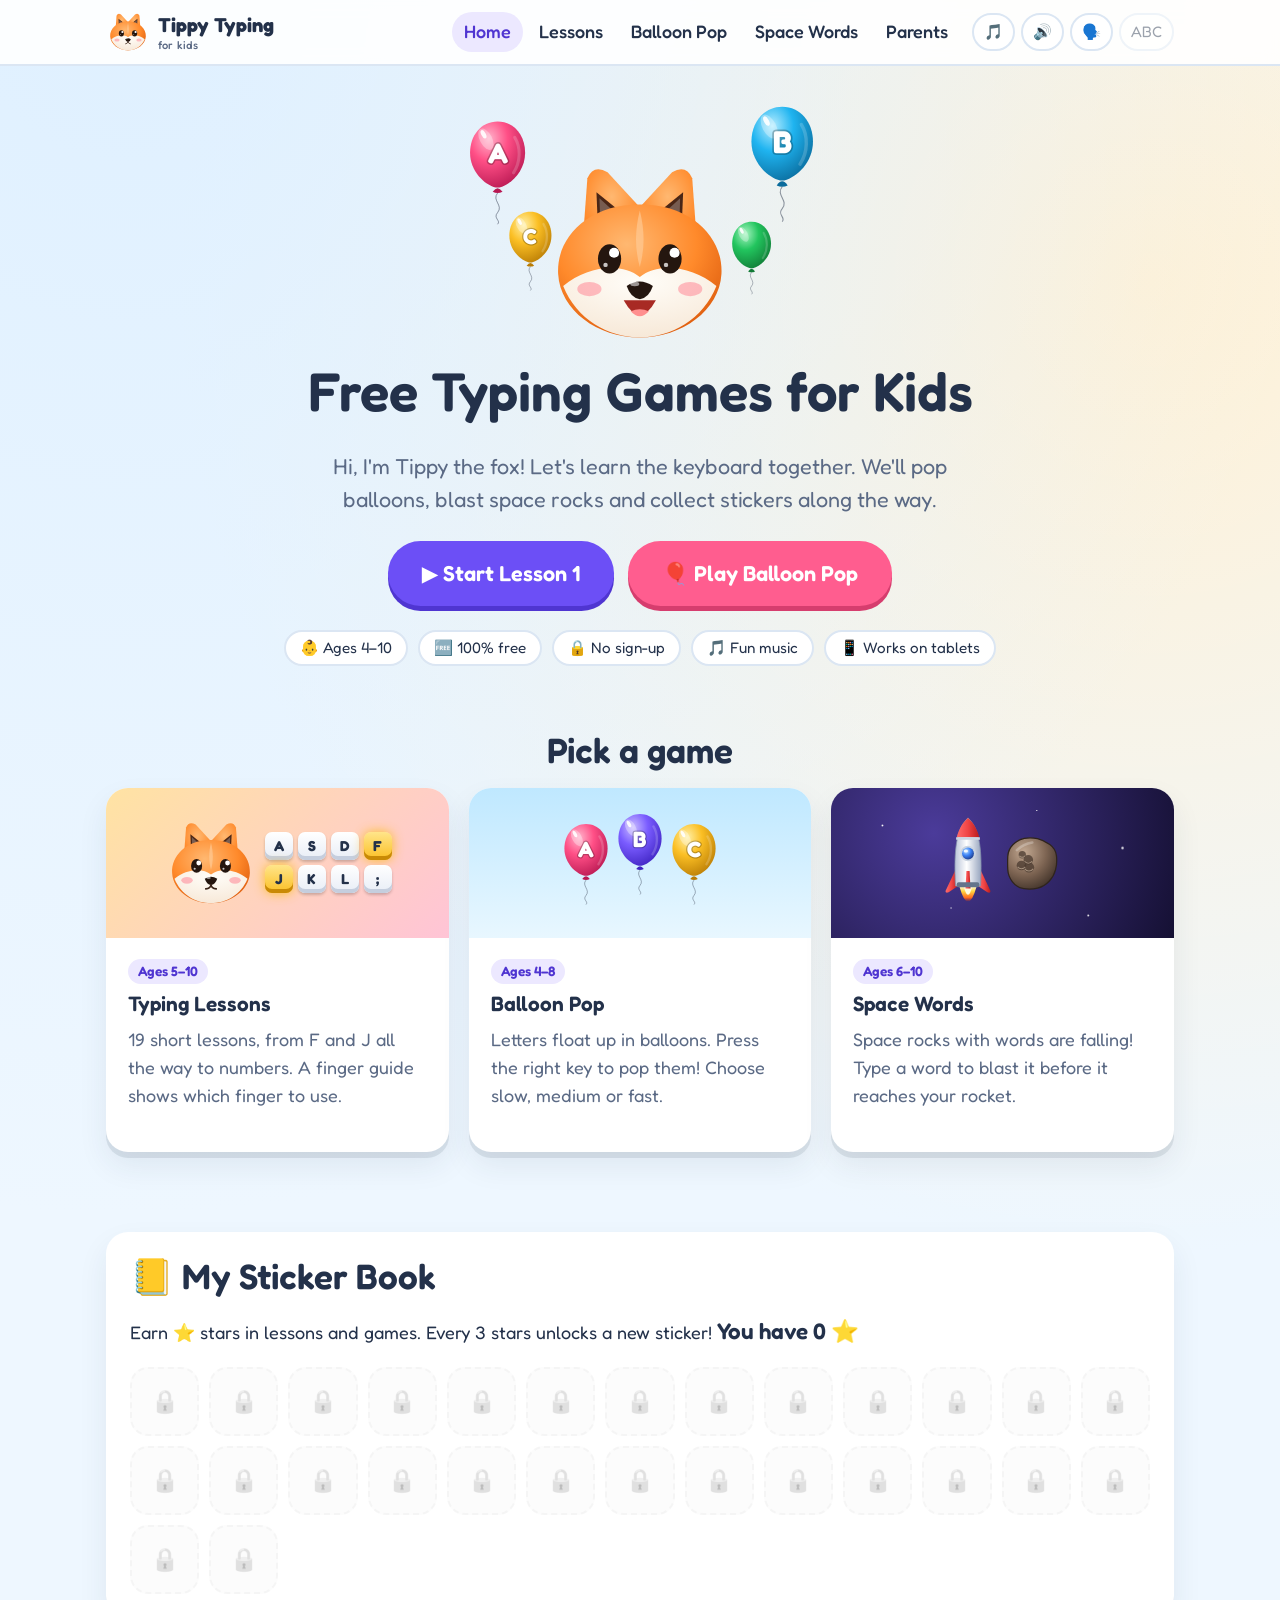
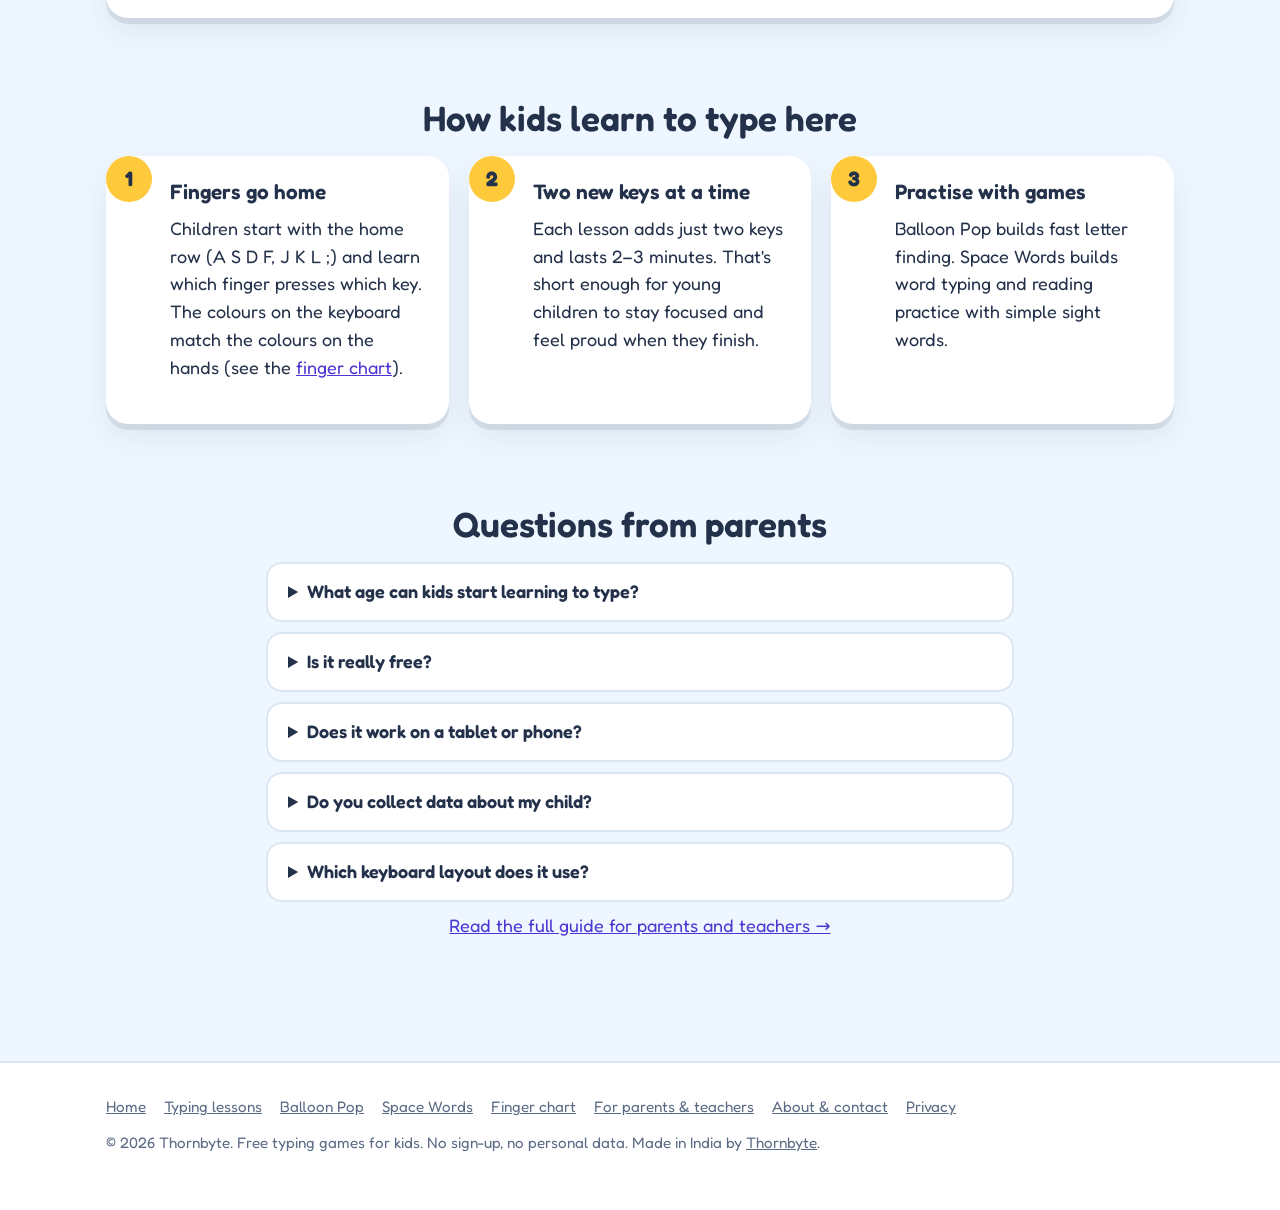
==== commit 00a60ab9: "Move to tippytyping.thornbyte.in and add printable finger chart - New subdomain tippytyping.thornbyt" ====
--- a/index.html
+++ b/index.html
@@ -5,9 +5,10 @@
 <meta name="viewport" content="width=device-width, initial-scale=1">
 <title>Free Typing Games for Kids, Ages 4–10 | Tippy Typing</title>
 <meta name="description" content="Free typing games and lessons for kids aged 4 to 10. Pop letter balloons, blast space words and learn every key step by step. No sign-up, no ads in games.">
-<link rel="canonical" href="https://typing.thornbyte.in/">
+<link rel="canonical" href="https://tippytyping.thornbyte.in/">
 <meta name="robots" content="index, follow, max-image-preview:large">
 <meta name="theme-color" content="#6c4ff6">
+<link rel="icon" href="favicon.ico" sizes="48x48">
 <link rel="icon" href="assets/icon.svg" type="image/svg+xml">
 <link rel="icon" href="assets/icon-192.png" type="image/png" sizes="192x192">
 <link rel="apple-touch-icon" href="assets/icon-180.png">
@@ -17,21 +18,21 @@
 <meta property="og:locale" content="en_US">
 <meta property="og:title" content="Free Typing Games for Kids | Tippy Typing">
 <meta property="og:description" content="Free typing games and lessons for kids aged 4 to 10. Pop letter balloons, blast space words and learn every key step by step. No sign-up, no ads in games.">
-<meta property="og:url" content="https://typing.thornbyte.in/">
-<meta property="og:image" content="https://typing.thornbyte.in/assets/og-image.png">
+<meta property="og:url" content="https://tippytyping.thornbyte.in/">
+<meta property="og:image" content="https://tippytyping.thornbyte.in/assets/og-image.png">
 <meta property="og:image:width" content="1200">
 <meta property="og:image:height" content="630">
 <meta property="og:image:alt" content="Tippy the fox with letter balloons: free typing games for kids">
 <meta name="twitter:card" content="summary_large_image">
 <meta name="twitter:title" content="Free Typing Games for Kids | Tippy Typing">
 <meta name="twitter:description" content="Free typing games and lessons for kids aged 4 to 10. Pop letter balloons, blast space words and learn every key step by step. No sign-up, no ads in games.">
-<meta name="twitter:image" content="https://typing.thornbyte.in/assets/og-image.png">
+<meta name="twitter:image" content="https://tippytyping.thornbyte.in/assets/og-image.png">
 <link rel="preconnect" href="https://fonts.googleapis.com">
 <link rel="preconnect" href="https://fonts.gstatic.com" crossorigin>
 <link href="https://fonts.googleapis.com/css2?family=Fredoka:wght@400;500;600;700&display=swap" rel="stylesheet">
 <link rel="stylesheet" href="assets/style.css?v=3">
 <script type="application/ld+json">
-{"@context": "https://schema.org", "@graph": [{"@type": "Organization", "@id": "https://thornbyte.in/#org", "name": "Thornbyte", "url": "https://thornbyte.in", "logo": {"@type": "ImageObject", "url": "https://typing.thornbyte.in/assets/icon-512.png", "width": 512, "height": 512}}, {"@type": "WebSite", "@id": "https://typing.thornbyte.in/#website", "name": "Tippy Typing", "alternateName": ["Tippy Typing for Kids", "Thornbyte Typing"], "url": "https://typing.thornbyte.in/", "inLanguage": "en", "publisher": {"@id": "https://thornbyte.in/#org"}}, {"@type": "WebApplication", "name": "Tippy Typing", "url": "https://typing.thornbyte.in/", "image": "https://typing.thornbyte.in/assets/og-image.png", "applicationCategory": "EducationalApplication", "operatingSystem": "Any (web browser)", "isAccessibleForFree": true, "isFamilyFriendly": true, "audience": {"@type": "EducationalAudience", "educationalRole": "student", "audienceType": "Children aged 4 to 10"}, "offers": {"@type": "Offer", "price": "0", "priceCurrency": "USD"}, "publisher": {"@id": "https://thornbyte.in/#org"}}, {"@type": "FAQPage", "mainEntity": [{"@type": "Question", "name": "What age can kids start learning to type?", "acceptedAnswer": {"@type": "Answer", "text": "Most children can start around age 5 or 6, once they know their letters. Children aged 4 can play Balloon Pop on the slow speed where the glowing key shows which key to press."}}, {"@type": "Question", "name": "Is Tippy Typing free?", "acceptedAnswer": {"@type": "Answer", "text": "Yes. All lessons and games are free and need no account or sign-up."}}, {"@type": "Question", "name": "Does it work on a tablet or phone?", "acceptedAnswer": {"@type": "Answer", "text": "Yes. Children can tap the on-screen keyboard. A real keyboard (laptop, desktop, or a keyboard connected to a tablet) is best for learning to touch type."}}, {"@type": "Question", "name": "Do you collect any data about my child?", "acceptedAnswer": {"@type": "Answer", "text": "No. There are no accounts and we never ask for names or emails. Stars and stickers are saved only in your own browser on your device."}}]}]}
+{"@context": "https://schema.org", "@graph": [{"@type": "Organization", "@id": "https://thornbyte.in/#org", "name": "Thornbyte", "url": "https://thornbyte.in", "logo": {"@type": "ImageObject", "url": "https://thornbyte.in/icon-512.png", "width": 512, "height": 512}}, {"@type": "WebSite", "@id": "https://tippytyping.thornbyte.in/#website", "name": "Tippy Typing", "alternateName": ["Tippy Typing for Kids", "Thornbyte Typing"], "url": "https://tippytyping.thornbyte.in/", "inLanguage": "en", "publisher": {"@id": "https://thornbyte.in/#org"}}, {"@type": "WebApplication", "name": "Tippy Typing", "url": "https://tippytyping.thornbyte.in/", "image": "https://tippytyping.thornbyte.in/assets/og-image.png", "applicationCategory": "EducationalApplication", "operatingSystem": "Any (web browser)", "isAccessibleForFree": true, "isFamilyFriendly": true, "audience": {"@type": "EducationalAudience", "educationalRole": "student", "audienceType": "Children aged 4 to 10"}, "offers": {"@type": "Offer", "price": "0", "priceCurrency": "USD"}, "publisher": {"@id": "https://thornbyte.in/#org"}}, {"@type": "FAQPage", "mainEntity": [{"@type": "Question", "name": "What age can kids start learning to type?", "acceptedAnswer": {"@type": "Answer", "text": "Most children can start around age 5 or 6, once they know their letters. Children aged 4 can play Balloon Pop on the slow speed where the glowing key shows which key to press."}}, {"@type": "Question", "name": "Is Tippy Typing free?", "acceptedAnswer": {"@type": "Answer", "text": "Yes. All lessons and games are free and need no account or sign-up."}}, {"@type": "Question", "name": "Does it work on a tablet or phone?", "acceptedAnswer": {"@type": "Answer", "text": "Yes. Children can tap the on-screen keyboard. A real keyboard (laptop, desktop, or a keyboard connected to a tablet) is best for learning to touch type."}}, {"@type": "Question", "name": "Do you collect any data about my child?", "acceptedAnswer": {"@type": "Answer", "text": "No. There are no accounts and we never ask for names or emails. Stars and stickers are saved only in your own browser on your device."}}]}]}
 </script>
 <script src="assets/app.js?v=3"></script>
 <script src="assets/art.js?v=3"></script>
@@ -87,7 +88,7 @@
   <section class="wrap" aria-labelledby="how-h">
     <h2 id="how-h" class="center">How kids learn to type here</h2>
     <div class="grid cols-3 steps">
-      <div class="card step"><h3>Fingers go home</h3><p>Children start with the home row (A S D F, J K L ;) and learn which finger presses which key. The colours on the keyboard match the colours on the hands.</p></div>
+      <div class="card step"><h3>Fingers go home</h3><p>Children start with the home row (A S D F, J K L ;) and learn which finger presses which key. The colours on the keyboard match the colours on the hands (see the <a href="keyboard-finger-chart.html">finger chart</a>).</p></div>
       <div class="card step"><h3>Two new keys at a time</h3><p>Each lesson adds just two keys and lasts 2–3 minutes. That's short enough for young children to stay focused and feel proud when they finish.</p></div>
       <div class="card step"><h3>Practise with games</h3><p>Balloon Pop builds fast letter finding. Space Words builds word typing and reading practice with simple sight words.</p></div>
     </div>
@@ -105,7 +106,7 @@
 </main>
 
 <footer class="site-footer"><div class="wrap">
-  <div class="links"><a href="./">Home</a><a href="learn.html">Typing lessons</a><a href="balloon-pop.html">Balloon Pop</a><a href="space-words.html">Space Words</a><a href="parents.html">For parents &amp; teachers</a><a href="about.html">About &amp; contact</a><a href="privacy.html">Privacy</a></div>
+  <div class="links"><a href="./">Home</a><a href="learn.html">Typing lessons</a><a href="balloon-pop.html">Balloon Pop</a><a href="space-words.html">Space Words</a><a href="keyboard-finger-chart.html">Finger chart</a><a href="parents.html">For parents &amp; teachers</a><a href="about.html">About &amp; contact</a><a href="privacy.html">Privacy</a></div>
   <p>© <span data-year>2026</span> Thornbyte. Free typing games for kids. No sign-up, no personal data. Made in India by <a href="https://thornbyte.in">Thornbyte</a>.</p>
 </div></footer>
 
